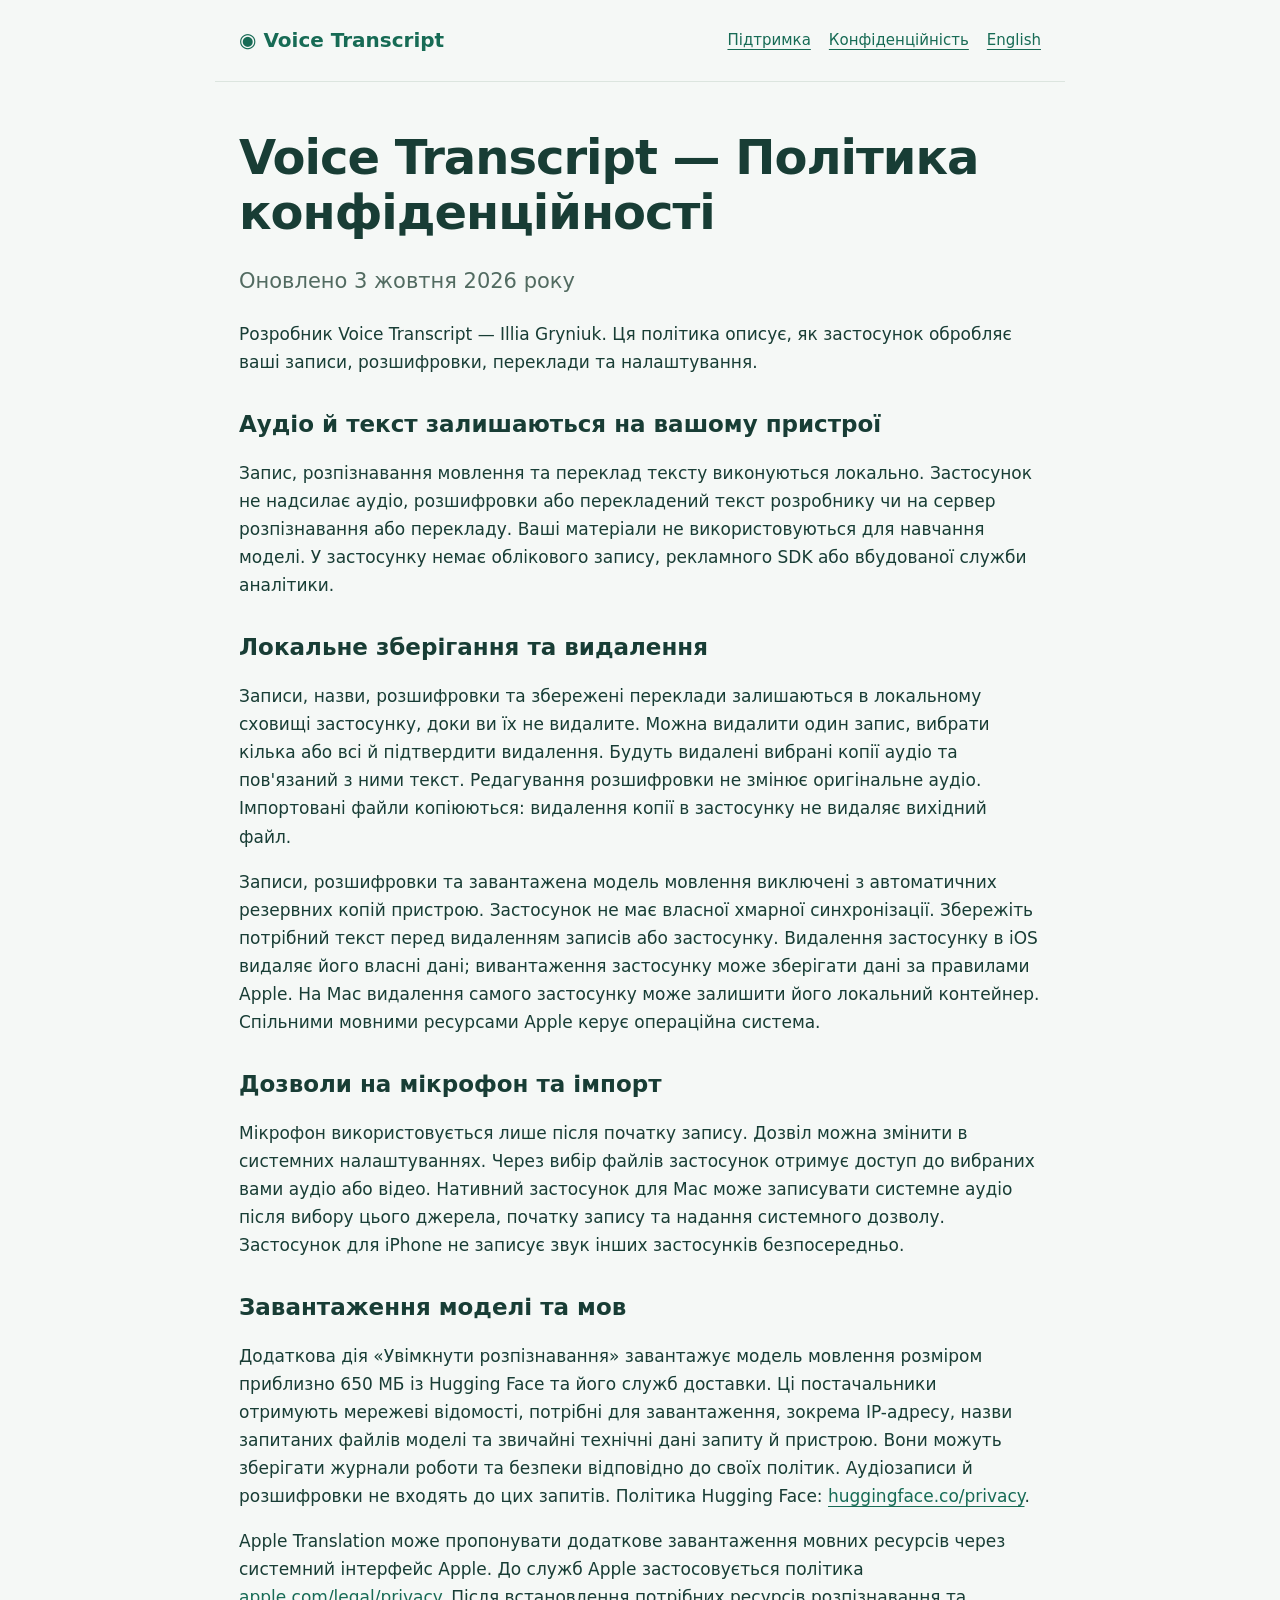
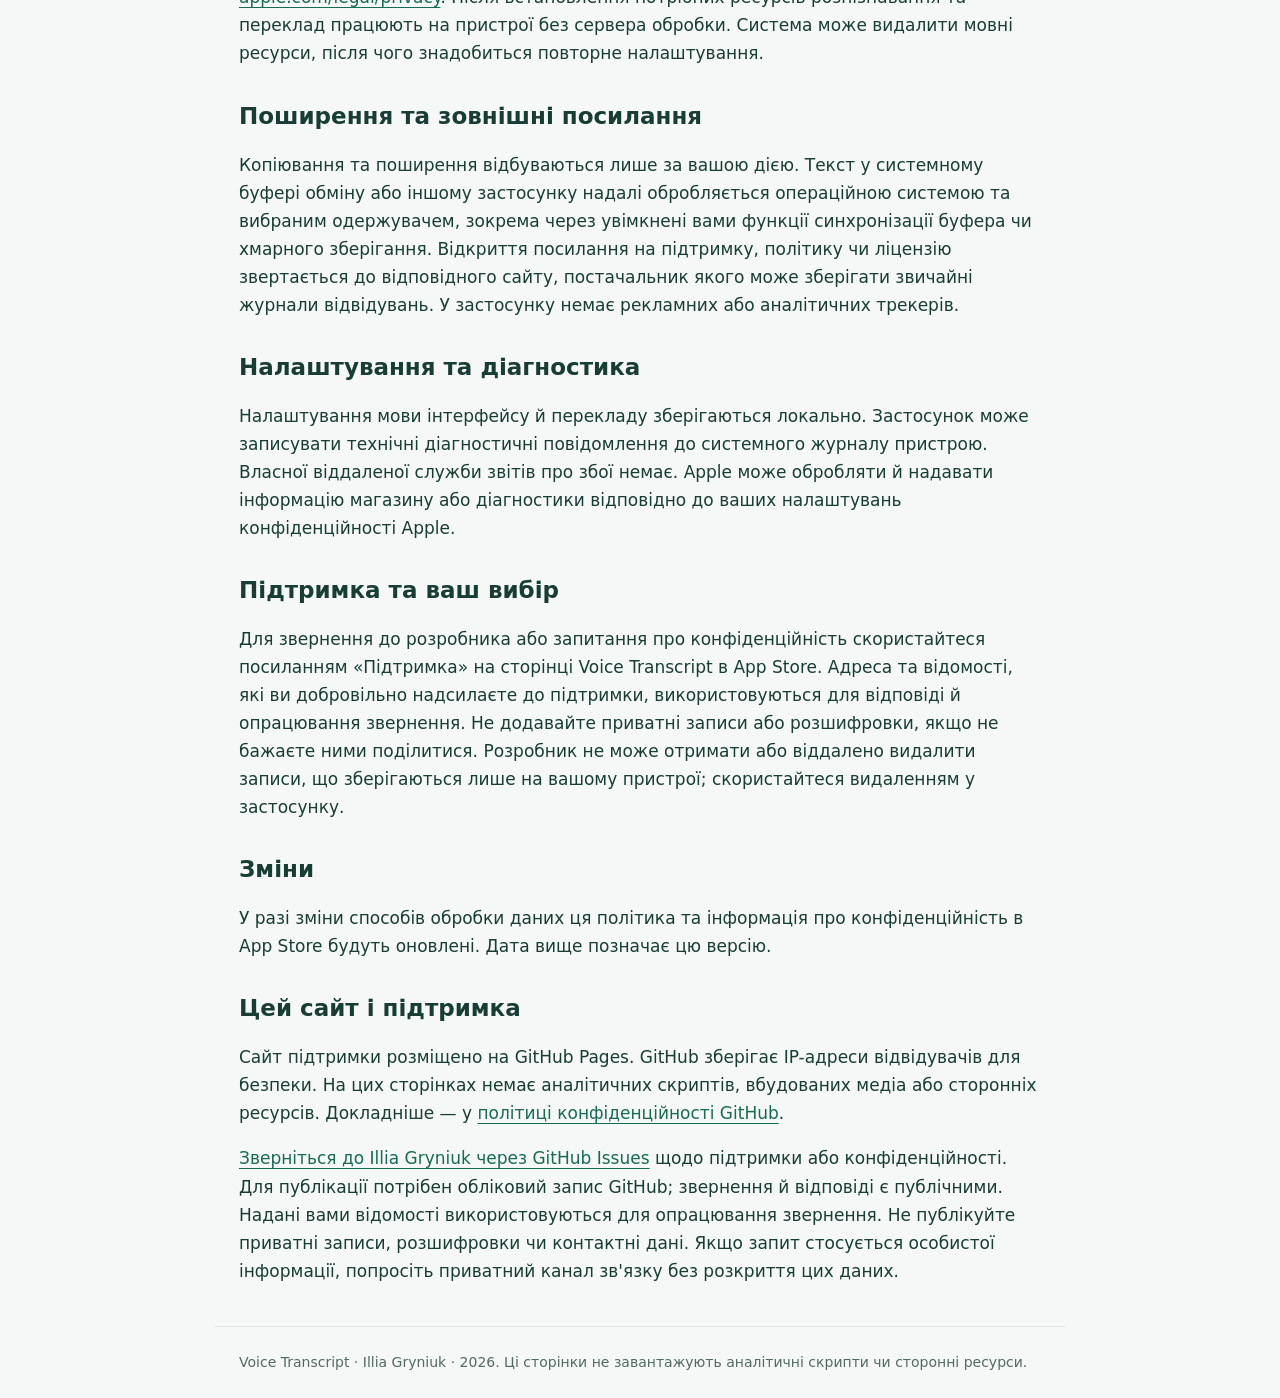
==== privacy-uk.html @ 81f1efa6 "Publish bilingual support and privacy website" ====
<!doctype html>
<html lang="uk">
<head>
<meta charset="utf-8">
<meta name="viewport" content="width=device-width,initial-scale=1">
<title>Політика конфіденційності · Voice Transcript</title>
<link rel="stylesheet" href="style.css">
</head>
<body>
<header>
<a class="brand" href="index-uk.html">◉ Voice Transcript</a>
<nav aria-label="Головна навігація">
<a href="index-uk.html">Підтримка</a>
<a href="privacy-uk.html">Конфіденційність</a>
<a href="privacy.html" lang="en">English</a>
</nav>
</header>
<main>
<h1>Voice Transcript — Політика конфіденційності</h1>
<p class="lead">Оновлено 3 жовтня 2026 року</p>
<p>Розробник Voice Transcript — Illia Gryniuk. Ця політика описує, як застосунок обробляє ваші записи, розшифровки, переклади та налаштування.</p>
<h2>Аудіо й текст залишаються на вашому пристрої</h2>
<p>Запис, розпізнавання мовлення та переклад тексту виконуються локально. Застосунок не надсилає аудіо, розшифровки або перекладений текст розробнику чи на сервер розпізнавання або перекладу. Ваші матеріали не використовуються для навчання моделі. У застосунку немає облікового запису, рекламного SDK або вбудованої служби аналітики.</p>
<h2>Локальне зберігання та видалення</h2>
<p>Записи, назви, розшифровки та збережені переклади залишаються в локальному сховищі застосунку, доки ви їх не видалите. Можна видалити один запис, вибрати кілька або всі й підтвердити видалення. Будуть видалені вибрані копії аудіо та пов&#x27;язаний з ними текст. Редагування розшифровки не змінює оригінальне аудіо. Імпортовані файли копіюються: видалення копії в застосунку не видаляє вихідний файл.</p>
<p>Записи, розшифровки та завантажена модель мовлення виключені з автоматичних резервних копій пристрою. Застосунок не має власної хмарної синхронізації. Збережіть потрібний текст перед видаленням записів або застосунку. Видалення застосунку в iOS видаляє його власні дані; вивантаження застосунку може зберігати дані за правилами Apple. На Mac видалення самого застосунку може залишити його локальний контейнер. Спільними мовними ресурсами Apple керує операційна система.</p>
<h2>Дозволи на мікрофон та імпорт</h2>
<p>Мікрофон використовується лише після початку запису. Дозвіл можна змінити в системних налаштуваннях. Через вибір файлів застосунок отримує доступ до вибраних вами аудіо або відео. Нативний застосунок для Mac може записувати системне аудіо після вибору цього джерела, початку запису та надання системного дозволу. Застосунок для iPhone не записує звук інших застосунків безпосередньо.</p>
<h2>Завантаження моделі та мов</h2>
<p>Додаткова дія «Увімкнути розпізнавання» завантажує модель мовлення розміром приблизно 650 МБ із Hugging Face та його служб доставки. Ці постачальники отримують мережеві відомості, потрібні для завантаження, зокрема IP-адресу, назви запитаних файлів моделі та звичайні технічні дані запиту й пристрою. Вони можуть зберігати журнали роботи та безпеки відповідно до своїх політик. Аудіозаписи й розшифровки не входять до цих запитів. Політика Hugging Face: <a href="https://huggingface.co/privacy">huggingface.co/privacy</a>.</p>
<p>Apple Translation може пропонувати додаткове завантаження мовних ресурсів через системний інтерфейс Apple. До служб Apple застосовується політика <a href="https://www.apple.com/legal/privacy/">apple.com/legal/privacy</a>. Після встановлення потрібних ресурсів розпізнавання та переклад працюють на пристрої без сервера обробки. Система може видалити мовні ресурси, після чого знадобиться повторне налаштування.</p>
<h2>Поширення та зовнішні посилання</h2>
<p>Копіювання та поширення відбуваються лише за вашою дією. Текст у системному буфері обміну або іншому застосунку надалі обробляється операційною системою та вибраним одержувачем, зокрема через увімкнені вами функції синхронізації буфера чи хмарного зберігання. Відкриття посилання на підтримку, політику чи ліцензію звертається до відповідного сайту, постачальник якого може зберігати звичайні журнали відвідувань. У застосунку немає рекламних або аналітичних трекерів.</p>
<h2>Налаштування та діагностика</h2>
<p>Налаштування мови інтерфейсу й перекладу зберігаються локально. Застосунок може записувати технічні діагностичні повідомлення до системного журналу пристрою. Власної віддаленої служби звітів про збої немає. Apple може обробляти й надавати інформацію магазину або діагностики відповідно до ваших налаштувань конфіденційності Apple.</p>
<h2>Підтримка та ваш вибір</h2>
<p>Для звернення до розробника або запитання про конфіденційність скористайтеся посиланням «Підтримка» на сторінці Voice Transcript в App Store. Адреса та відомості, які ви добровільно надсилаєте до підтримки, використовуються для відповіді й опрацювання звернення. Не додавайте приватні записи або розшифровки, якщо не бажаєте ними поділитися. Розробник не може отримати або віддалено видалити записи, що зберігаються лише на вашому пристрої; скористайтеся видаленням у застосунку.</p>
<h2>Зміни</h2>
<p>У разі зміни способів обробки даних ця політика та інформація про конфіденційність в App Store будуть оновлені. Дата вище позначає цю версію.</p>
<h2>Цей сайт і підтримка</h2>
<p>Сайт підтримки розміщено на GitHub Pages. GitHub зберігає IP-адреси відвідувачів для безпеки. На цих сторінках немає аналітичних скриптів, вбудованих медіа або сторонніх ресурсів. Докладніше — у <a href="https://docs.github.com/en/site-policy/privacy-policies/github-general-privacy-statement">політиці конфіденційності GitHub</a>.</p>
<p>
<a href="https://github.com/illiagryniuk/voice-transcript-support/issues/new/choose">Зверніться до Illia Gryniuk через GitHub Issues</a> щодо підтримки або конфіденційності. Для публікації потрібен обліковий запис GitHub; звернення й відповіді є публічними. Надані вами відомості використовуються для опрацювання звернення. Не публікуйте приватні записи, розшифровки чи контактні дані. Якщо запит стосується особистої інформації, попросіть приватний канал зв'язку без розкриття цих даних.</p>
</main>
<footer>Voice Transcript · Illia Gryniuk · 2026. Ці сторінки не завантажують аналітичні скрипти чи сторонні ресурси.</footer>
</body>
</html>
---- style.css ----
*{box-sizing:border-box}body{margin:0;color:#183d35;background:#f5f8f6;font:17px/1.65 system-ui,-apple-system,sans-serif}header,main,footer{max-width:850px;margin:auto;padding:24px}header{display:flex;justify-content:space-between;align-items:center;border-bottom:1px solid #dce5df}a{color:#176b55;text-underline-offset:4px}nav{display:flex;gap:18px;flex-wrap:wrap}.brand{text-decoration:none;font-weight:750;font-size:20px}h1{font-size:clamp(32px,5vw,48px);line-height:1.15;letter-spacing:-1px;margin:24px 0}h2{font-size:23px;line-height:1.3;margin-top:34px}.lead{font-size:21px;color:#526b61}.card{background:white;padding:24px;border:1px solid #dce5df;border-radius:20px;margin:24px 0}footer{border-top:1px solid #dce5df;color:#526b61;font-size:14px}p,li{overflow-wrap:anywhere}details{border-bottom:1px solid #dce5df;padding:18px 0}summary{font-weight:650;cursor:pointer}strong{font-weight:700}@media(max-width:500px){header{align-items:flex-start;flex-direction:column;gap:12px}header,main,footer{padding:20px}.card{padding:20px}}
.button{display:inline-block;padding:10px 18px;border-radius:12px;background:#176b55;color:white;font-weight:650;text-decoration:none}.button:hover{background:#105340}a:focus-visible,summary:focus-visible{outline:3px solid #237f67;outline-offset:4px}nav{font-size:15px}header{gap:20px;flex-wrap:wrap}.brand{white-space:nowrap}
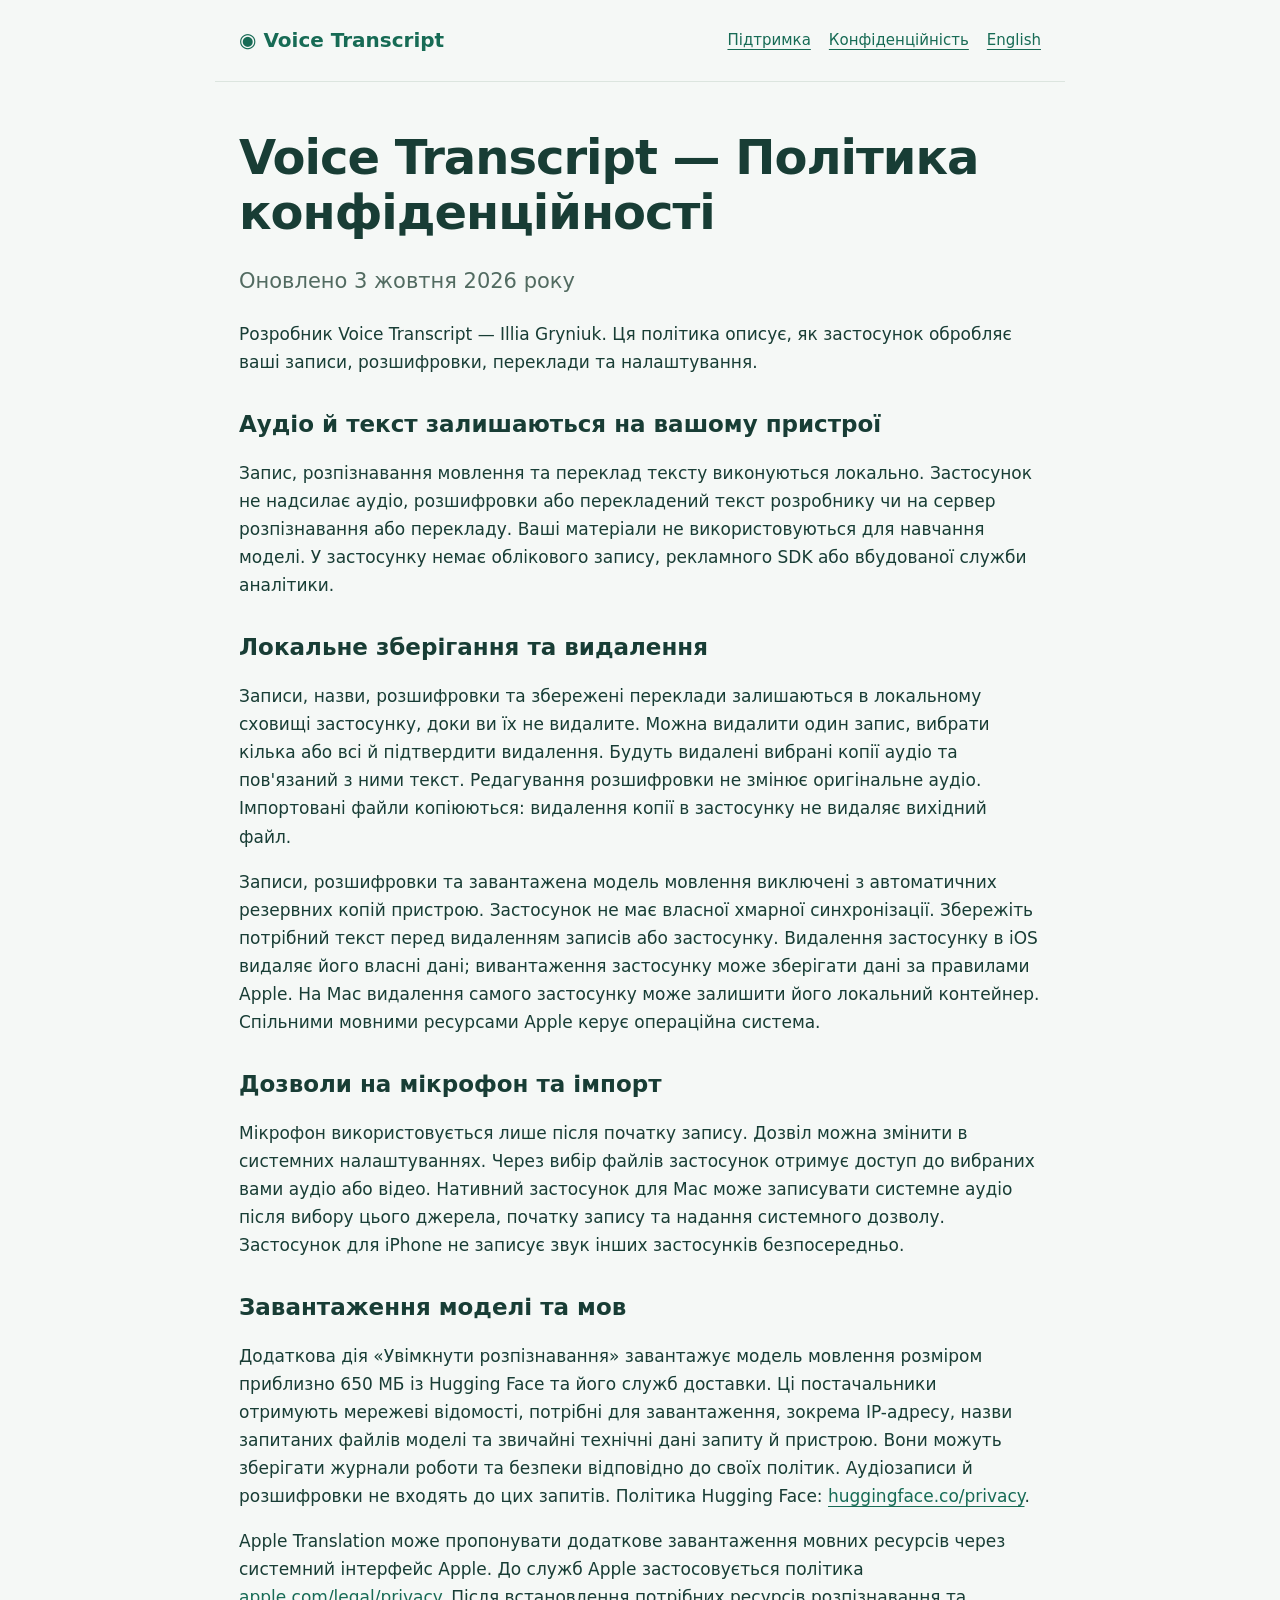
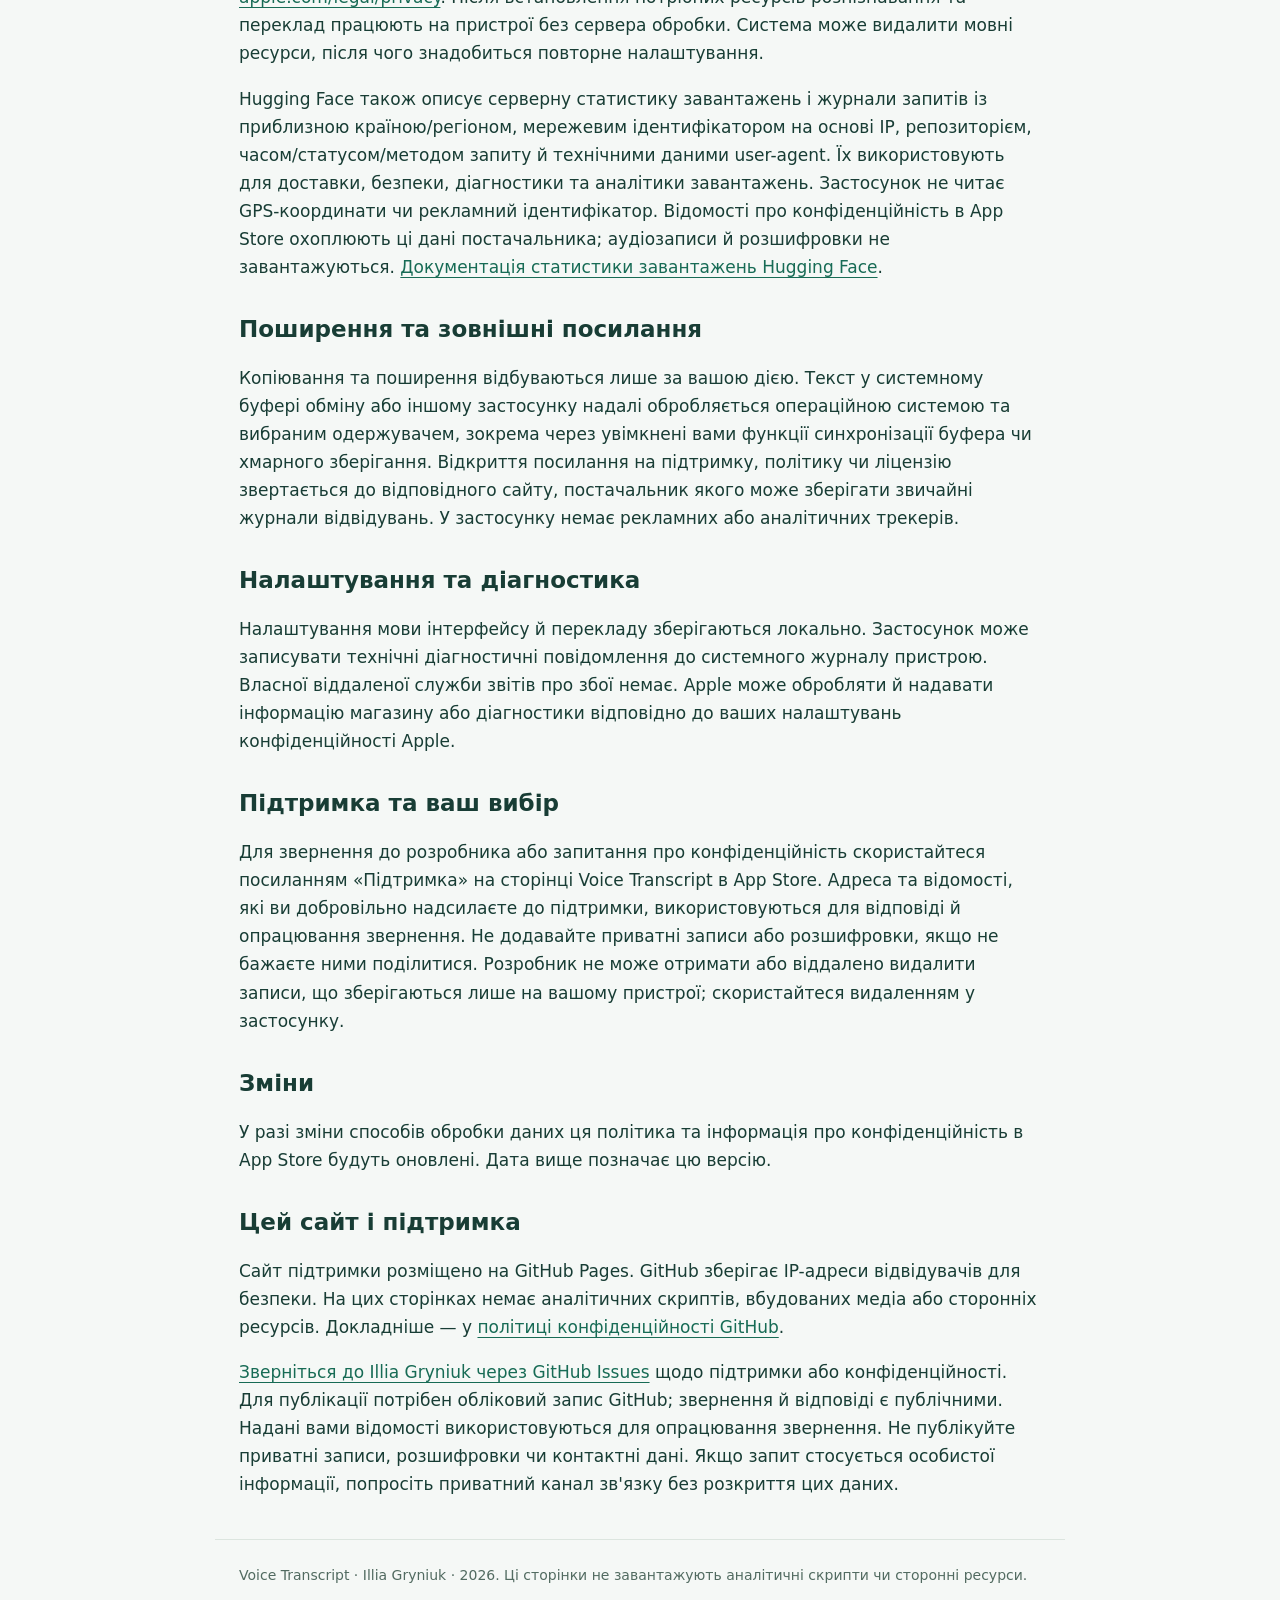
==== commit 6d569ec8: "Clarify model download metadata in privacy policies" ====
--- a/privacy-uk.html
+++ b/privacy-uk.html
@@ -29,6 +29,7 @@
 <h2>Завантаження моделі та мов</h2>
 <p>Додаткова дія «Увімкнути розпізнавання» завантажує модель мовлення розміром приблизно 650 МБ із Hugging Face та його служб доставки. Ці постачальники отримують мережеві відомості, потрібні для завантаження, зокрема IP-адресу, назви запитаних файлів моделі та звичайні технічні дані запиту й пристрою. Вони можуть зберігати журнали роботи та безпеки відповідно до своїх політик. Аудіозаписи й розшифровки не входять до цих запитів. Політика Hugging Face: <a href="https://huggingface.co/privacy">huggingface.co/privacy</a>.</p>
 <p>Apple Translation може пропонувати додаткове завантаження мовних ресурсів через системний інтерфейс Apple. До служб Apple застосовується політика <a href="https://www.apple.com/legal/privacy/">apple.com/legal/privacy</a>. Після встановлення потрібних ресурсів розпізнавання та переклад працюють на пристрої без сервера обробки. Система може видалити мовні ресурси, після чого знадобиться повторне налаштування.</p>
+<p>Hugging Face також описує серверну статистику завантажень і журнали запитів із приблизною країною/регіоном, мережевим ідентифікатором на основі IP, репозиторієм, часом/статусом/методом запиту й технічними даними user-agent. Їх використовують для доставки, безпеки, діагностики та аналітики завантажень. Застосунок не читає GPS-координати чи рекламний ідентифікатор. Відомості про конфіденційність в App Store охоплюють ці дані постачальника; аудіозаписи й розшифровки не завантажуються. <a href="https://huggingface.co/docs/hub/publisher-analytics">Документація статистики завантажень Hugging Face</a>.</p>
 <h2>Поширення та зовнішні посилання</h2>
 <p>Копіювання та поширення відбуваються лише за вашою дією. Текст у системному буфері обміну або іншому застосунку надалі обробляється операційною системою та вибраним одержувачем, зокрема через увімкнені вами функції синхронізації буфера чи хмарного зберігання. Відкриття посилання на підтримку, політику чи ліцензію звертається до відповідного сайту, постачальник якого може зберігати звичайні журнали відвідувань. У застосунку немає рекламних або аналітичних трекерів.</p>
 <h2>Налаштування та діагностика</h2>
